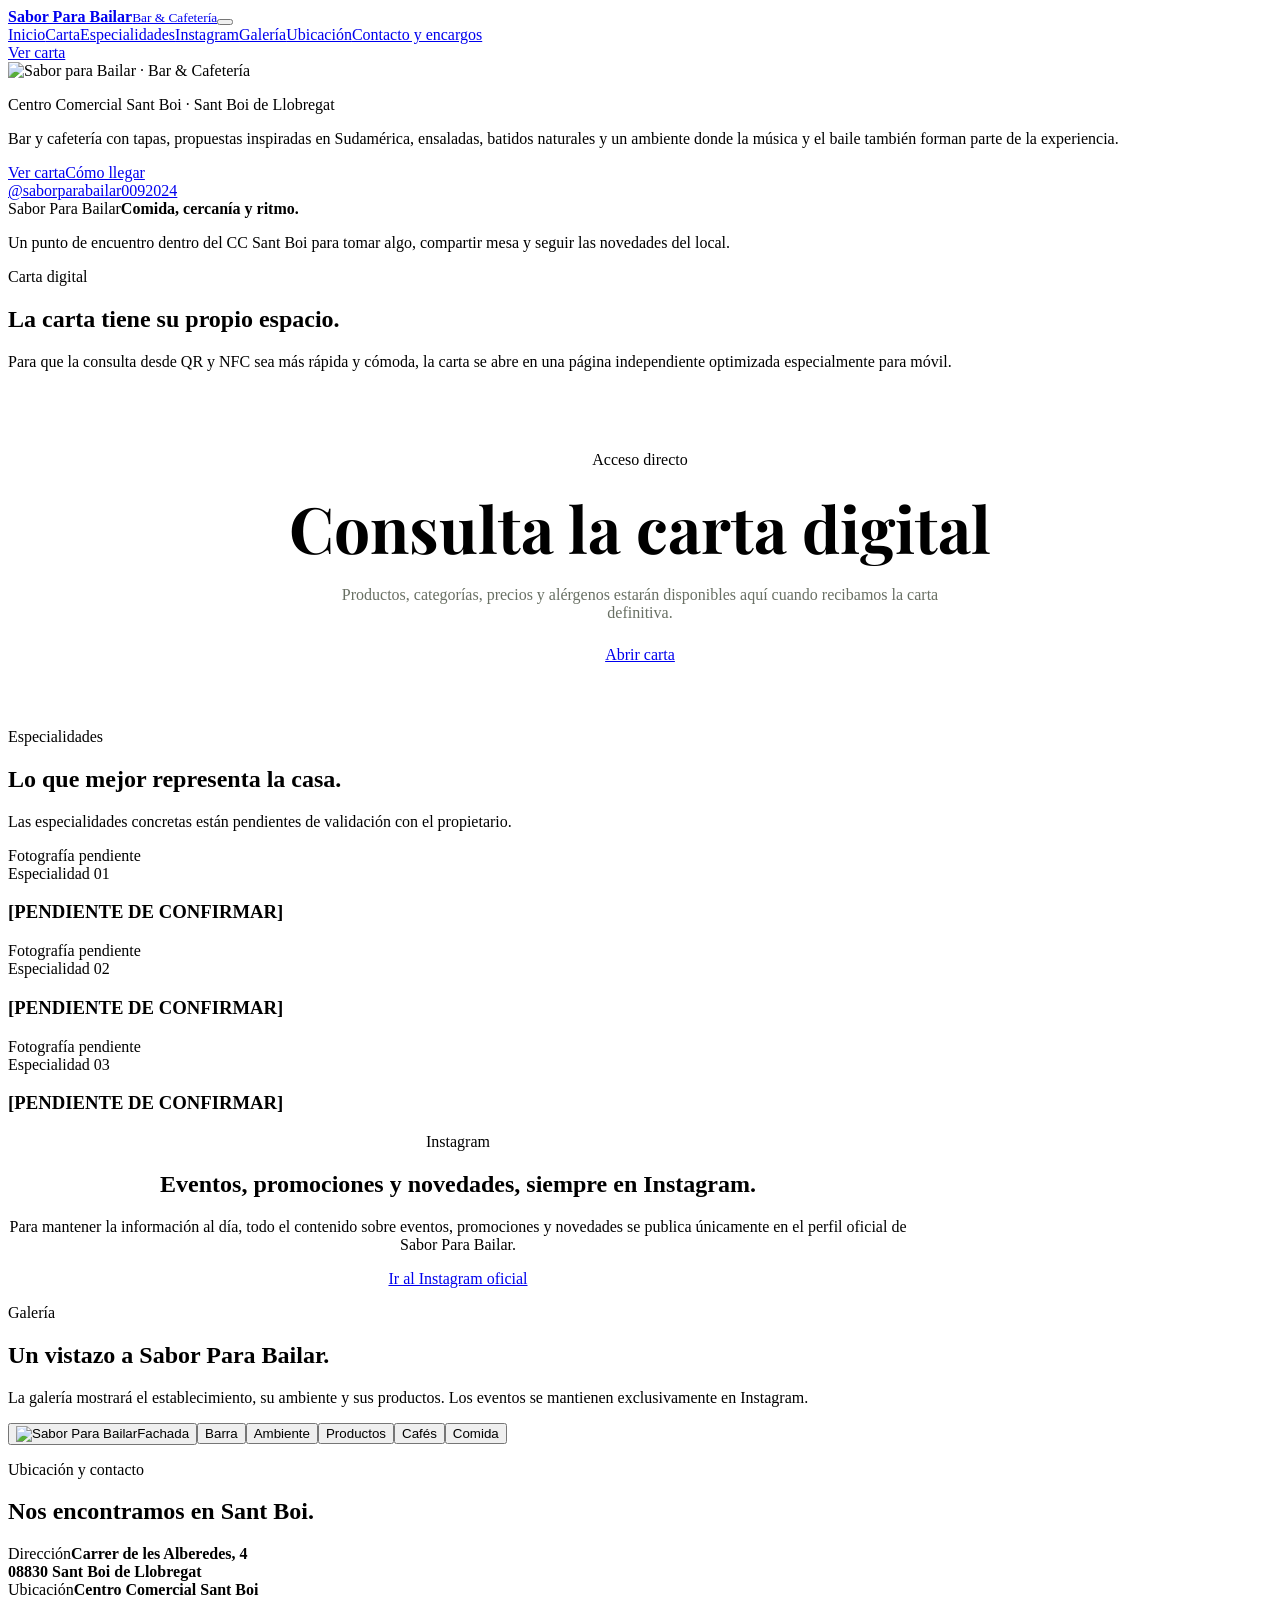
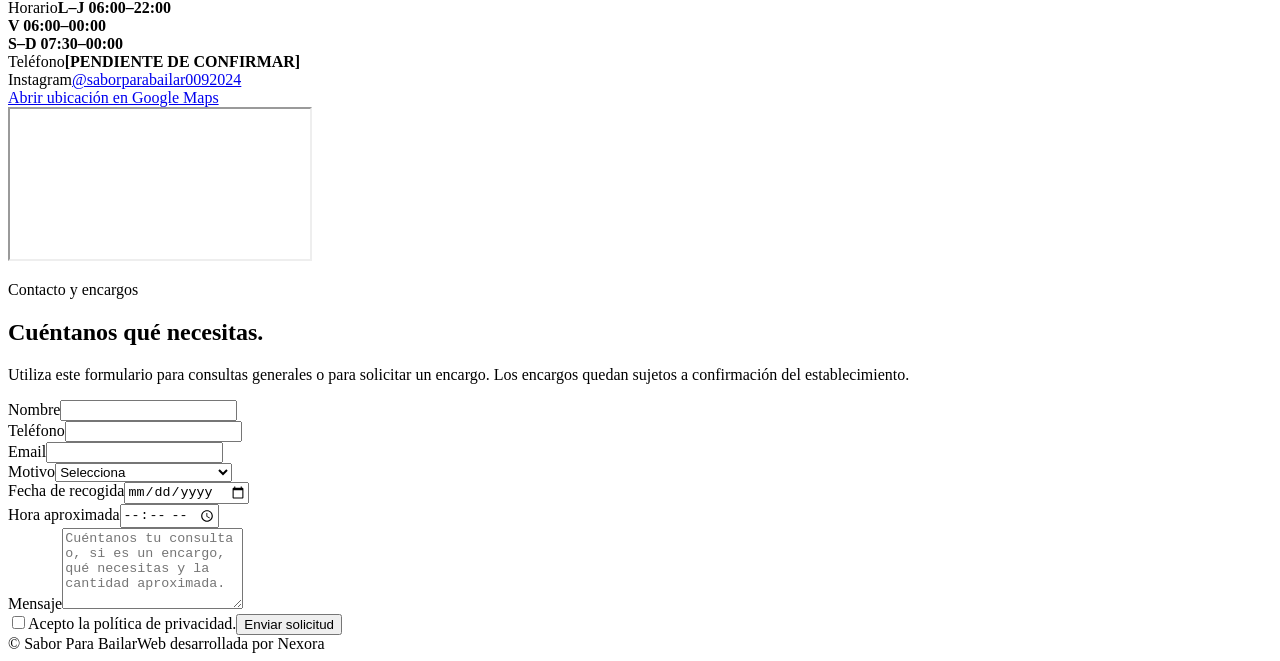
==== index.html @ 26eb33ee "Add Sabor Para Bailar homepage" ====
<!doctype html>
<html lang="es"><head><meta charset="utf-8"><meta name="viewport" content="width=device-width,initial-scale=1"><title>Sabor Para Bailar | Bar & Cafetería en Sant Boi de Llobregat</title><meta name="description" content="Sabor Para Bailar, bar y cafetería en el Centro Comercial Sant Boi. Carta digital, novedades, ubicación y contacto."><meta name="theme-color" content="#11130f"><meta property="og:title" content="Sabor Para Bailar | Sant Boi de Llobregat"><meta property="og:type" content="website"><meta property="og:image" content="assets/images/brand-logo.webp"><link rel="icon" href="assets/images/favicon.svg" type="image/svg+xml"><link rel="preconnect" href="https://fonts.googleapis.com"><link rel="preconnect" href="https://fonts.gstatic.com" crossorigin><link href="https://fonts.googleapis.com/css2?family=DM+Sans:wght@400;500;600;700&family=Playfair+Display:ital,wght@0,600;0,700;1,600&display=swap" rel="stylesheet"><link rel="stylesheet" href="css/style.css"><script src="js/main.js" defer></script></head><body>
<header class="site-header"><div class="header-shell"><a class="brand" href="#inicio"><span class="brand-mark"><img src="assets/images/brand-icon.webp" alt=""></span><span class="brand-copy"><strong>Sabor Para Bailar</strong><small>Bar & Cafetería</small></span></a><button class="menu-toggle" aria-label="Abrir menú" aria-expanded="false"><span></span><span></span><span></span></button><nav class="site-nav"><a href="#inicio">Inicio</a><a href="carta.html">Carta</a><a href="#especialidades">Especialidades</a><a href="#eventos">Instagram</a><a href="#galeria">Galería</a><a href="#ubicacion">Ubicación</a><a href="#contacto">Contacto y encargos</a></nav><a class="header-cta" href="carta.html">Ver carta</a></div></header>
<main><section class="hero section" id="inicio"><div class="hero-overlay"></div><div class="hero-grid wrap"><div class="hero-copy reveal"><img class="hero-logo" src="assets/images/brand-logo.webp" alt="Sabor para Bailar · Bar & Cafetería"><p class="eyebrow">Centro Comercial Sant Boi · Sant Boi de Llobregat</p><p class="hero-text">Bar y cafetería con tapas, propuestas inspiradas en Sudamérica, ensaladas, batidos naturales y un ambiente donde la música y el baile también forman parte de la experiencia.</p><div class="hero-actions"><a class="btn btn-primary" href="carta.html">Ver carta</a><a class="btn btn-secondary" href="https://maps.app.goo.gl/FDdAqA8pHiBYgEjEA" target="_blank" rel="noopener">Cómo llegar</a></div><a class="instagram-link" href="https://www.instagram.com/saborparabailar0092024/" target="_blank" rel="noopener">@saborparabailar0092024</a></div><aside class="hero-card reveal"><span class="hero-card-kicker">Sabor Para Bailar</span><strong>Comida, cercanía y ritmo.</strong><p>Un punto de encuentro dentro del CC Sant Boi para tomar algo, compartir mesa y seguir las novedades del local.</p></aside></div></section>
<section class="menu-section section" id="carta"><div class="wrap"><div class="section-heading reveal"><div><p class="eyebrow">Carta digital</p><h2>La carta tiene su propio espacio.</h2></div><p>Para que la consulta desde QR y NFC sea más rápida y cómoda, la carta se abre en una página independiente optimizada especialmente para móvil.</p></div><div class="menu-shell reveal" style="text-align:center;padding:3rem 1rem"><p class="eyebrow">Acceso directo</p><h3 style="font-family:'Playfair Display',serif;font-size:clamp(2rem,5vw,4rem);margin:.3rem 0 1rem">Consulta la carta digital</h3><p style="color:#697064;max-width:620px;margin:0 auto 1.5rem">Productos, categorías, precios y alérgenos estarán disponibles aquí cuando recibamos la carta definitiva.</p><a class="btn btn-primary" href="carta.html">Abrir carta</a></div></div></section>
<section class="specialties section" id="especialidades"><div class="wrap"><div class="section-heading reveal"><div><p class="eyebrow">Especialidades</p><h2>Lo que mejor representa la casa.</h2></div><p>Las especialidades concretas están pendientes de validación con el propietario.</p></div><div class="special-grid"><article class="special-card reveal"><div class="special-visual placeholder-photo"><span>Fotografía pendiente</span></div><div class="special-copy"><span>Especialidad 01</span><h3>[PENDIENTE DE CONFIRMAR]</h3></div></article><article class="special-card reveal"><div class="special-visual placeholder-photo"><span>Fotografía pendiente</span></div><div class="special-copy"><span>Especialidad 02</span><h3>[PENDIENTE DE CONFIRMAR]</h3></div></article><article class="special-card reveal"><div class="special-visual placeholder-photo"><span>Fotografía pendiente</span></div><div class="special-copy"><span>Especialidad 03</span><h3>[PENDIENTE DE CONFIRMAR]</h3></div></article></div></div></section>
<section class="events section" id="eventos"><div class="wrap" style="text-align:center;max-width:900px"><div class="events-copy reveal"><p class="eyebrow">Instagram</p><h2>Eventos, promociones y novedades, siempre en Instagram.</h2><p>Para mantener la información al día, todo el contenido sobre eventos, promociones y novedades se publica únicamente en el perfil oficial de Sabor Para Bailar.</p><a class="btn btn-primary" href="https://www.instagram.com/saborparabailar0092024/" target="_blank" rel="noopener">Ir al Instagram oficial</a></div></div></section>
<section class="gallery section" id="galeria"><div class="wrap"><div class="section-heading reveal"><div><p class="eyebrow">Galería</p><h2>Un vistazo a Sabor Para Bailar.</h2></div><p>La galería mostrará el establecimiento, su ambiente y sus productos. Los eventos se mantienen exclusivamente en Instagram.</p></div><div class="gallery-grid"><button class="gallery-item gallery-main reveal" data-lightbox="https://ccsantboi.es/img_v2/directorio/locales/local-1043-czp5pbjs.jpeg"><img src="https://ccsantboi.es/img_v2/directorio/locales/local-1043-czp5pbjs.jpeg" alt="Sabor Para Bailar" loading="lazy"><span>Fachada</span></button><button class="gallery-item placeholder-photo reveal"><span>Barra</span></button><button class="gallery-item placeholder-photo reveal"><span>Ambiente</span></button><button class="gallery-item placeholder-photo reveal"><span>Productos</span></button><button class="gallery-item placeholder-photo reveal"><span>Cafés</span></button><button class="gallery-item placeholder-photo reveal"><span>Comida</span></button></div></div></section>
<section class="location section" id="ubicacion"><div class="wrap location-grid"><div class="location-copy reveal"><p class="eyebrow">Ubicación y contacto</p><h2>Nos encontramos en Sant Boi.</h2><div class="contact-list"><div><span>Dirección</span><strong>Carrer de les Alberedes, 4<br>08830 Sant Boi de Llobregat</strong></div><div><span>Ubicación</span><strong>Centro Comercial Sant Boi</strong></div><div><span>Horario</span><strong>L–J 06:00–22:00<br>V 06:00–00:00<br>S–D 07:30–00:00</strong></div><div><span>Teléfono</span><strong>[PENDIENTE DE CONFIRMAR]</strong></div><div><span>Instagram</span><a href="https://www.instagram.com/saborparabailar0092024/" target="_blank">@saborparabailar0092024</a></div></div><a class="btn btn-primary" href="https://maps.app.goo.gl/FDdAqA8pHiBYgEjEA" target="_blank" rel="noopener">Abrir ubicación en Google Maps</a></div><div class="map-card reveal"><iframe title="Sabor Para Bailar en Google Maps" loading="lazy" src="https://www.google.com/maps?q=Sabor%20Para%20Bailar%2C%20Carrer%20de%20les%20Alberedes%204%2C%20Sant%20Boi%20de%20Llobregat&output=embed"></iframe></div></div></section>
<section class="contact section" id="contacto"><div class="wrap contact-grid"><div class="contact-intro reveal"><p class="eyebrow">Contacto y encargos</p><h2>Cuéntanos qué necesitas.</h2><p>Utiliza este formulario para consultas generales o para solicitar un encargo. Los encargos quedan sujetos a confirmación del establecimiento.</p></div><form class="contact-form reveal" id="contact-form" action="https://formsubmit.co/[PENDIENTE-DE-CONFIRMAR-EMAIL]" method="POST"><div class="field"><label>Nombre</label><input name="nombre" required></div><div class="field"><label>Teléfono</label><input name="telefono" type="tel" required></div><div class="field"><label>Email</label><input name="email" type="email" required></div><div class="field"><label>Motivo</label><select id="reason" name="motivo" required><option value="">Selecciona</option><option>Consulta</option><option>Encargo</option><option>Información sobre la carta</option><option>Alérgenos</option><option>Otro</option></select></div><div class="field conditional" data-show-for="Encargo"><label>Fecha de recogida</label><input name="fecha" type="date"></div><div class="field conditional" data-show-for="Encargo"><label>Hora aproximada</label><input name="hora" type="time"></div><div class="field field-full"><label>Mensaje</label><textarea name="mensaje" rows="5" required placeholder="Cuéntanos tu consulta o, si es un encargo, qué necesitas y la cantidad aproximada."></textarea></div><label class="privacy field-full"><input type="checkbox" required><span>Acepto la política de privacidad.</span></label><button class="btn btn-primary field-full">Enviar solicitud</button></form></div></section></main><footer class="site-footer"><div class="wrap footer-bottom"><span>© Sabor Para Bailar</span><span>Web desarrollada por Nexora</span></div></footer><dialog class="lightbox" id="lightbox"><button class="lightbox-close">×</button><img alt="Imagen ampliada"></dialog></body></html>
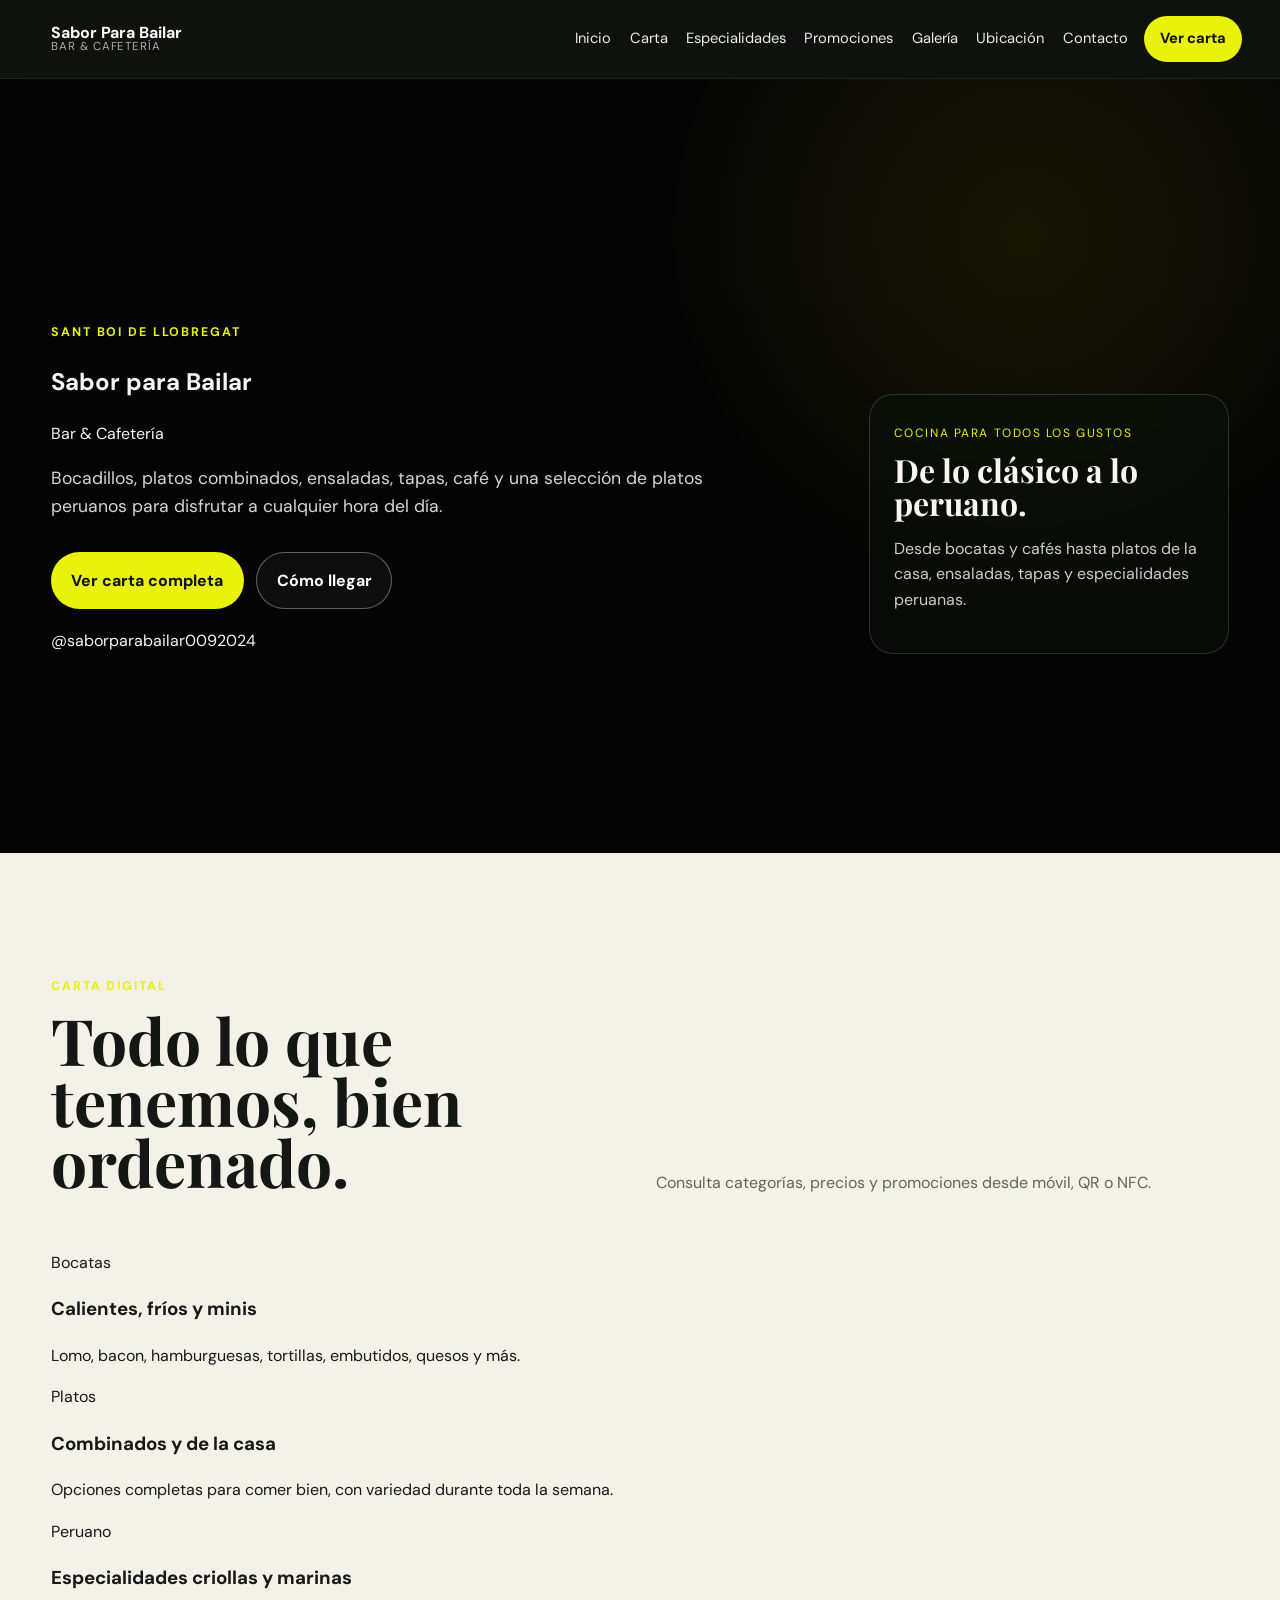
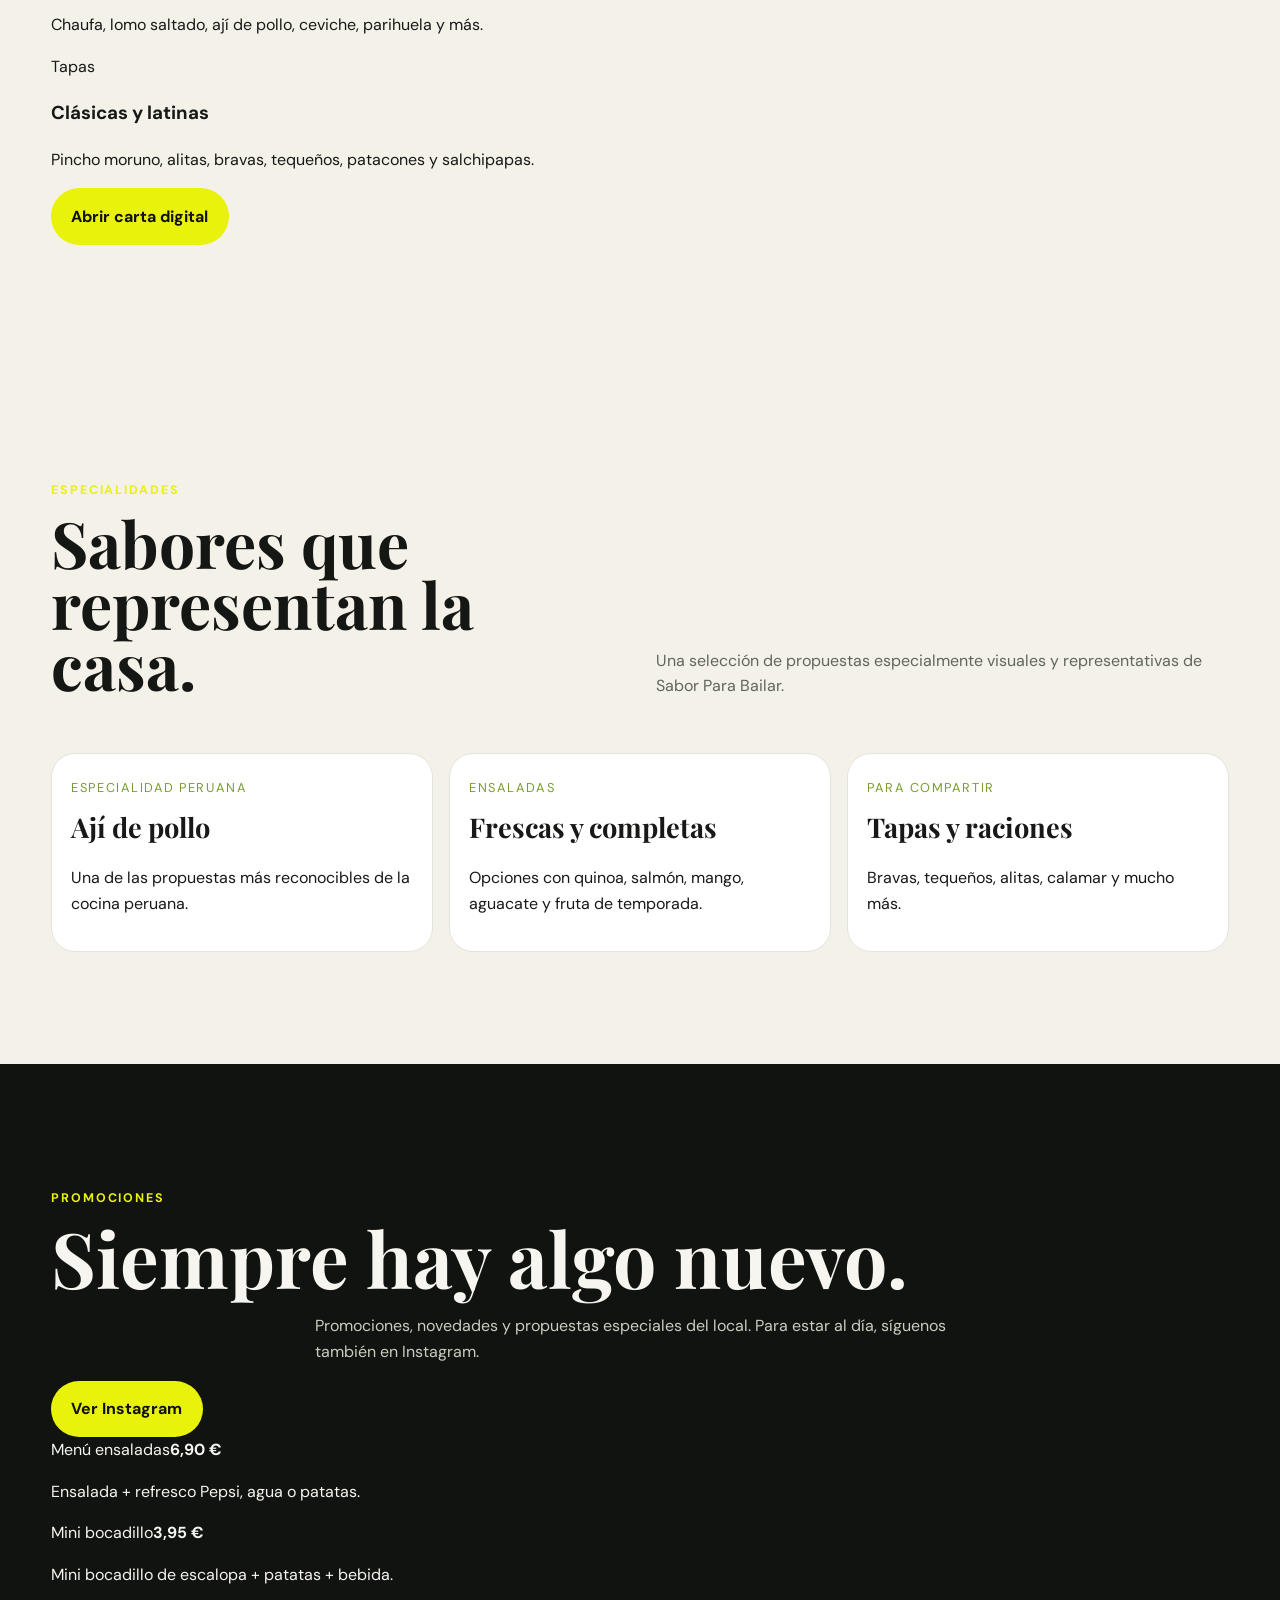
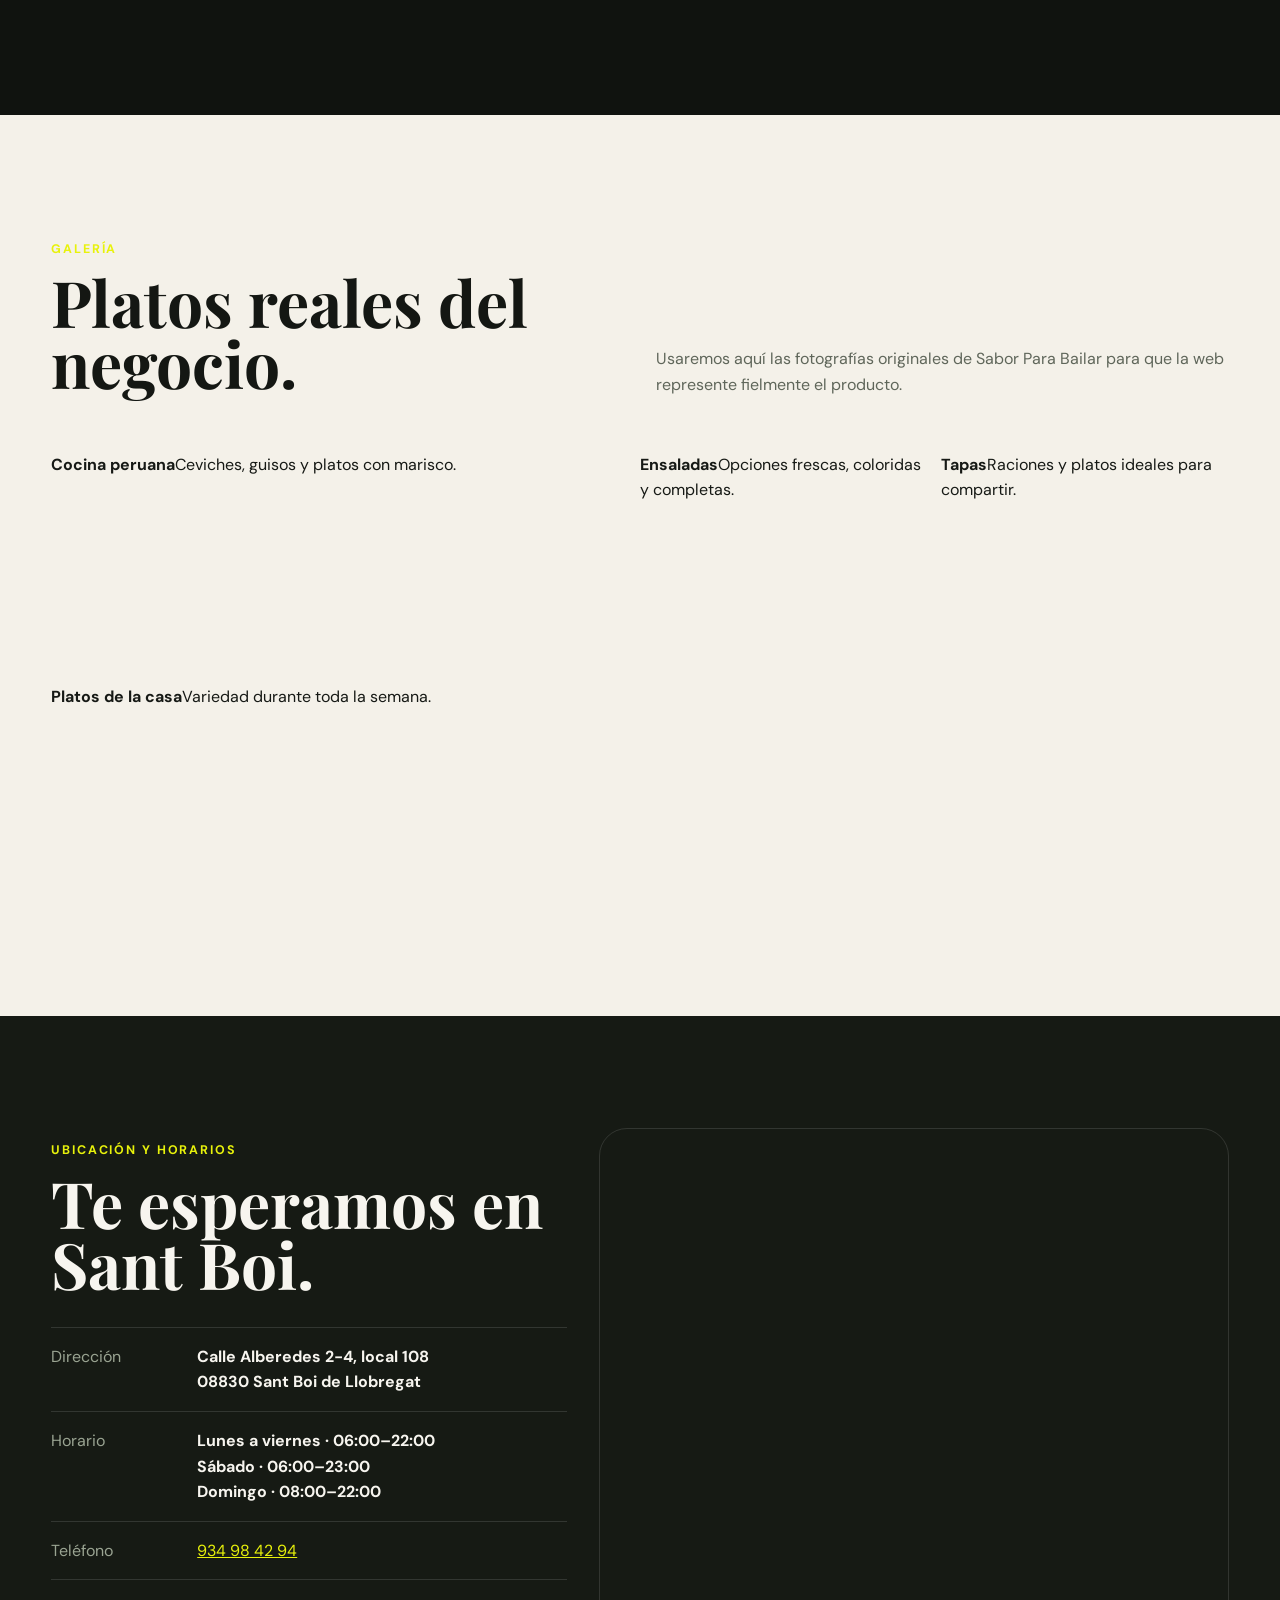
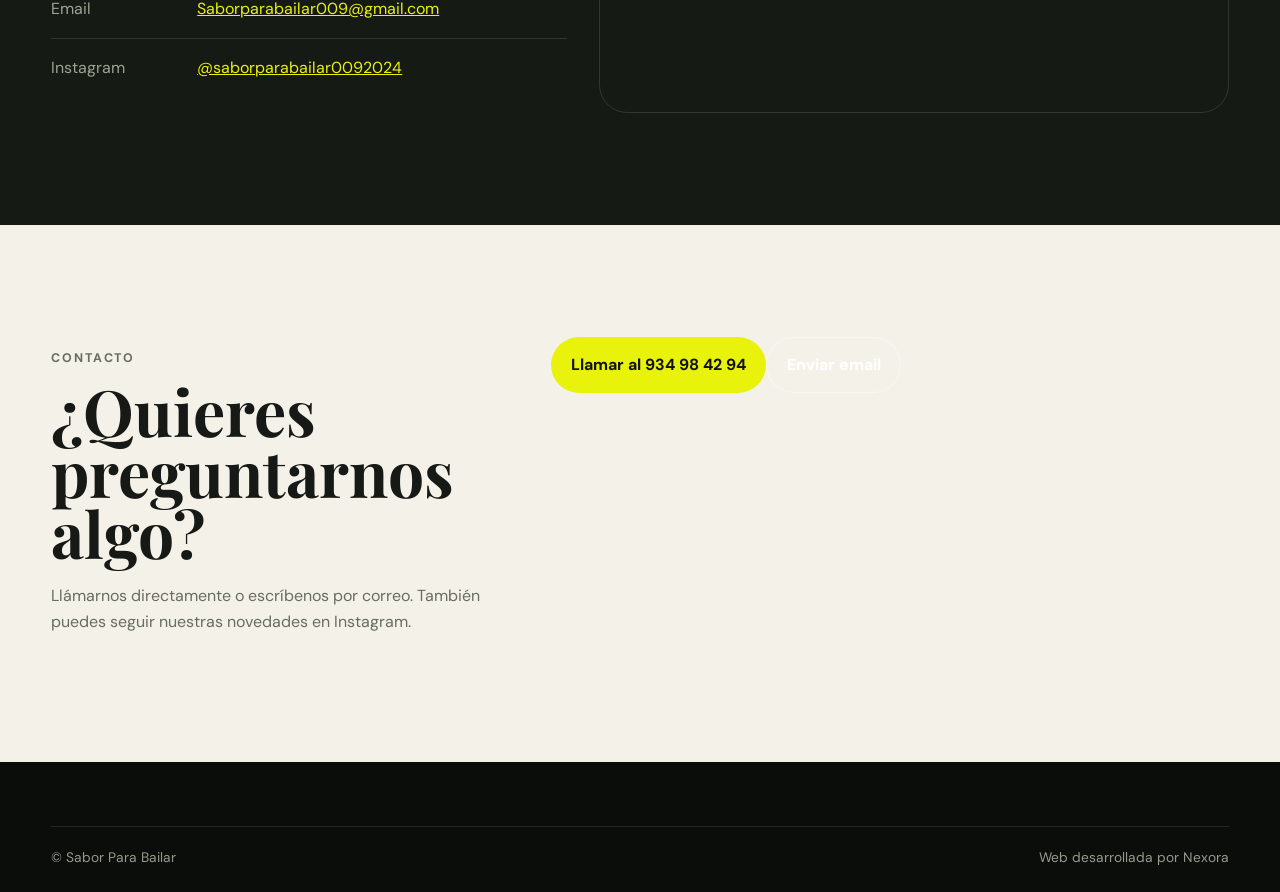
==== commit b7122e75: "Actualiza la home con el briefing real de Sabor Para Bailar" ====
--- a/index.html
+++ b/index.html
@@ -1,10 +1,2 @@
 <!doctype html>
-<html lang="es"><head><meta charset="utf-8"><meta name="viewport" content="width=device-width,initial-scale=1"><title>Sabor Para Bailar | Bar & Cafetería en Sant Boi de Llobregat</title><meta name="description" content="Sabor Para Bailar, bar y cafetería en el Centro Comercial Sant Boi. Carta digital, novedades, ubicación y contacto."><meta name="theme-color" content="#11130f"><meta property="og:title" content="Sabor Para Bailar | Sant Boi de Llobregat"><meta property="og:type" content="website"><meta property="og:image" content="assets/images/brand-logo.webp"><link rel="icon" href="assets/images/favicon.svg" type="image/svg+xml"><link rel="preconnect" href="https://fonts.googleapis.com"><link rel="preconnect" href="https://fonts.gstatic.com" crossorigin><link href="https://fonts.googleapis.com/css2?family=DM+Sans:wght@400;500;600;700&family=Playfair+Display:ital,wght@0,600;0,700;1,600&display=swap" rel="stylesheet"><link rel="stylesheet" href="css/style.css"><script src="js/main.js" defer></script></head><body>
-<header class="site-header"><div class="header-shell"><a class="brand" href="#inicio"><span class="brand-mark"><img src="assets/images/brand-icon.webp" alt=""></span><span class="brand-copy"><strong>Sabor Para Bailar</strong><small>Bar & Cafetería</small></span></a><button class="menu-toggle" aria-label="Abrir menú" aria-expanded="false"><span></span><span></span><span></span></button><nav class="site-nav"><a href="#inicio">Inicio</a><a href="carta.html">Carta</a><a href="#especialidades">Especialidades</a><a href="#eventos">Instagram</a><a href="#galeria">Galería</a><a href="#ubicacion">Ubicación</a><a href="#contacto">Contacto y encargos</a></nav><a class="header-cta" href="carta.html">Ver carta</a></div></header>
-<main><section class="hero section" id="inicio"><div class="hero-overlay"></div><div class="hero-grid wrap"><div class="hero-copy reveal"><img class="hero-logo" src="assets/images/brand-logo.webp" alt="Sabor para Bailar · Bar & Cafetería"><p class="eyebrow">Centro Comercial Sant Boi · Sant Boi de Llobregat</p><p class="hero-text">Bar y cafetería con tapas, propuestas inspiradas en Sudamérica, ensaladas, batidos naturales y un ambiente donde la música y el baile también forman parte de la experiencia.</p><div class="hero-actions"><a class="btn btn-primary" href="carta.html">Ver carta</a><a class="btn btn-secondary" href="https://maps.app.goo.gl/FDdAqA8pHiBYgEjEA" target="_blank" rel="noopener">Cómo llegar</a></div><a class="instagram-link" href="https://www.instagram.com/saborparabailar0092024/" target="_blank" rel="noopener">@saborparabailar0092024</a></div><aside class="hero-card reveal"><span class="hero-card-kicker">Sabor Para Bailar</span><strong>Comida, cercanía y ritmo.</strong><p>Un punto de encuentro dentro del CC Sant Boi para tomar algo, compartir mesa y seguir las novedades del local.</p></aside></div></section>
-<section class="menu-section section" id="carta"><div class="wrap"><div class="section-heading reveal"><div><p class="eyebrow">Carta digital</p><h2>La carta tiene su propio espacio.</h2></div><p>Para que la consulta desde QR y NFC sea más rápida y cómoda, la carta se abre en una página independiente optimizada especialmente para móvil.</p></div><div class="menu-shell reveal" style="text-align:center;padding:3rem 1rem"><p class="eyebrow">Acceso directo</p><h3 style="font-family:'Playfair Display',serif;font-size:clamp(2rem,5vw,4rem);margin:.3rem 0 1rem">Consulta la carta digital</h3><p style="color:#697064;max-width:620px;margin:0 auto 1.5rem">Productos, categorías, precios y alérgenos estarán disponibles aquí cuando recibamos la carta definitiva.</p><a class="btn btn-primary" href="carta.html">Abrir carta</a></div></div></section>
-<section class="specialties section" id="especialidades"><div class="wrap"><div class="section-heading reveal"><div><p class="eyebrow">Especialidades</p><h2>Lo que mejor representa la casa.</h2></div><p>Las especialidades concretas están pendientes de validación con el propietario.</p></div><div class="special-grid"><article class="special-card reveal"><div class="special-visual placeholder-photo"><span>Fotografía pendiente</span></div><div class="special-copy"><span>Especialidad 01</span><h3>[PENDIENTE DE CONFIRMAR]</h3></div></article><article class="special-card reveal"><div class="special-visual placeholder-photo"><span>Fotografía pendiente</span></div><div class="special-copy"><span>Especialidad 02</span><h3>[PENDIENTE DE CONFIRMAR]</h3></div></article><article class="special-card reveal"><div class="special-visual placeholder-photo"><span>Fotografía pendiente</span></div><div class="special-copy"><span>Especialidad 03</span><h3>[PENDIENTE DE CONFIRMAR]</h3></div></article></div></div></section>
-<section class="events section" id="eventos"><div class="wrap" style="text-align:center;max-width:900px"><div class="events-copy reveal"><p class="eyebrow">Instagram</p><h2>Eventos, promociones y novedades, siempre en Instagram.</h2><p>Para mantener la información al día, todo el contenido sobre eventos, promociones y novedades se publica únicamente en el perfil oficial de Sabor Para Bailar.</p><a class="btn btn-primary" href="https://www.instagram.com/saborparabailar0092024/" target="_blank" rel="noopener">Ir al Instagram oficial</a></div></div></section>
-<section class="gallery section" id="galeria"><div class="wrap"><div class="section-heading reveal"><div><p class="eyebrow">Galería</p><h2>Un vistazo a Sabor Para Bailar.</h2></div><p>La galería mostrará el establecimiento, su ambiente y sus productos. Los eventos se mantienen exclusivamente en Instagram.</p></div><div class="gallery-grid"><button class="gallery-item gallery-main reveal" data-lightbox="https://ccsantboi.es/img_v2/directorio/locales/local-1043-czp5pbjs.jpeg"><img src="https://ccsantboi.es/img_v2/directorio/locales/local-1043-czp5pbjs.jpeg" alt="Sabor Para Bailar" loading="lazy"><span>Fachada</span></button><button class="gallery-item placeholder-photo reveal"><span>Barra</span></button><button class="gallery-item placeholder-photo reveal"><span>Ambiente</span></button><button class="gallery-item placeholder-photo reveal"><span>Productos</span></button><button class="gallery-item placeholder-photo reveal"><span>Cafés</span></button><button class="gallery-item placeholder-photo reveal"><span>Comida</span></button></div></div></section>
-<section class="location section" id="ubicacion"><div class="wrap location-grid"><div class="location-copy reveal"><p class="eyebrow">Ubicación y contacto</p><h2>Nos encontramos en Sant Boi.</h2><div class="contact-list"><div><span>Dirección</span><strong>Carrer de les Alberedes, 4<br>08830 Sant Boi de Llobregat</strong></div><div><span>Ubicación</span><strong>Centro Comercial Sant Boi</strong></div><div><span>Horario</span><strong>L–J 06:00–22:00<br>V 06:00–00:00<br>S–D 07:30–00:00</strong></div><div><span>Teléfono</span><strong>[PENDIENTE DE CONFIRMAR]</strong></div><div><span>Instagram</span><a href="https://www.instagram.com/saborparabailar0092024/" target="_blank">@saborparabailar0092024</a></div></div><a class="btn btn-primary" href="https://maps.app.goo.gl/FDdAqA8pHiBYgEjEA" target="_blank" rel="noopener">Abrir ubicación en Google Maps</a></div><div class="map-card reveal"><iframe title="Sabor Para Bailar en Google Maps" loading="lazy" src="https://www.google.com/maps?q=Sabor%20Para%20Bailar%2C%20Carrer%20de%20les%20Alberedes%204%2C%20Sant%20Boi%20de%20Llobregat&output=embed"></iframe></div></div></section>
-<section class="contact section" id="contacto"><div class="wrap contact-grid"><div class="contact-intro reveal"><p class="eyebrow">Contacto y encargos</p><h2>Cuéntanos qué necesitas.</h2><p>Utiliza este formulario para consultas generales o para solicitar un encargo. Los encargos quedan sujetos a confirmación del establecimiento.</p></div><form class="contact-form reveal" id="contact-form" action="https://formsubmit.co/[PENDIENTE-DE-CONFIRMAR-EMAIL]" method="POST"><div class="field"><label>Nombre</label><input name="nombre" required></div><div class="field"><label>Teléfono</label><input name="telefono" type="tel" required></div><div class="field"><label>Email</label><input name="email" type="email" required></div><div class="field"><label>Motivo</label><select id="reason" name="motivo" required><option value="">Selecciona</option><option>Consulta</option><option>Encargo</option><option>Información sobre la carta</option><option>Alérgenos</option><option>Otro</option></select></div><div class="field conditional" data-show-for="Encargo"><label>Fecha de recogida</label><input name="fecha" type="date"></div><div class="field conditional" data-show-for="Encargo"><label>Hora aproximada</label><input name="hora" type="time"></div><div class="field field-full"><label>Mensaje</label><textarea name="mensaje" rows="5" required placeholder="Cuéntanos tu consulta o, si es un encargo, qué necesitas y la cantidad aproximada."></textarea></div><label class="privacy field-full"><input type="checkbox" required><span>Acepto la política de privacidad.</span></label><button class="btn btn-primary field-full">Enviar solicitud</button></form></div></section></main><footer class="site-footer"><div class="wrap footer-bottom"><span>© Sabor Para Bailar</span><span>Web desarrollada por Nexora</span></div></footer><dialog class="lightbox" id="lightbox"><button class="lightbox-close">×</button><img alt="Imagen ampliada"></dialog></body></html>+<html lang="es"><head><meta charset="utf-8"><meta name="viewport" content="width=device-width,initial-scale=1"><title>Sabor Para Bailar | Bar & Cafetería en Sant Boi de Llobregat</title><meta name="description" content="Sabor Para Bailar, bar y cafetería en Sant Boi de Llobregat. Bocadillos, platos combinados, cocina peruana, tapas, ensaladas, café y promociones."><meta name="theme-color" content="#0d0f0c"><link rel="preconnect" href="https://fonts.googleapis.com"><link rel="preconnect" href="https://fonts.gstatic.com" crossorigin><link href="https://fonts.googleapis.com/css2?family=DM+Sans:wght@400;500;600;700&family=Playfair+Display:wght@600;700&display=swap" rel="stylesheet"><link rel="stylesheet" href="css/style.css"><script src="js/main.js" defer></script></head><body><header class="site-header"><div class="header-shell"><a class="brand" href="#inicio"><span class="brand-dot"></span><span class="brand-copy"><strong>Sabor Para Bailar</strong><small>Bar & Cafetería</small></span></a><button class="menu-toggle" aria-label="Abrir menú" aria-expanded="false"><span></span><span></span><span></span></button><nav class="site-nav"><a href="#inicio">Inicio</a><a href="carta.html">Carta</a><a href="#especialidades">Especialidades</a><a href="#promociones">Promociones</a><a href="#galeria">Galería</a><a href="#ubicacion">Ubicación</a><a href="#contacto">Contacto</a></nav><a class="header-cta" href="carta.html">Ver carta</a></div></header><main><section class="hero section" id="inicio"><div class="hero-overlay"></div><div class="hero-grid wrap"><div class="hero-copy reveal"><p class="eyebrow">Sant Boi de Llobregat</p><h1>Sabor para Bailar</h1><p class="hero-subtitle">Bar & Cafetería</p><p class="hero-text">Bocadillos, platos combinados, ensaladas, tapas, café y una selección de platos peruanos para disfrutar a cualquier hora del día.</p><div class="hero-actions"><a class="btn btn-primary" href="carta.html">Ver carta completa</a><a class="btn btn-secondary" href="#ubicacion">Cómo llegar</a></div><a class="instagram-link" href="https://www.instagram.com/saborparabailar0092024/" target="_blank" rel="noopener">@saborparabailar0092024</a></div><aside class="hero-card reveal"><span class="hero-card-kicker">Cocina para todos los gustos</span><strong>De lo clásico a lo peruano.</strong><p>Desde bocatas y cafés hasta platos de la casa, ensaladas, tapas y especialidades peruanas.</p></aside></div></section><section class="menu-section section" id="carta"><div class="wrap"><div class="section-heading reveal"><div><p class="eyebrow">Carta digital</p><h2>Todo lo que tenemos, bien ordenado.</h2></div><p>Consulta categorías, precios y promociones desde móvil, QR o NFC.</p></div><div class="menu-preview-grid"><article class="menu-preview-card reveal"><span>Bocatas</span><h3>Calientes, fríos y minis</h3><p>Lomo, bacon, hamburguesas, tortillas, embutidos, quesos y más.</p></article><article class="menu-preview-card reveal"><span>Platos</span><h3>Combinados y de la casa</h3><p>Opciones completas para comer bien, con variedad durante toda la semana.</p></article><article class="menu-preview-card reveal"><span>Peruano</span><h3>Especialidades criollas y marinas</h3><p>Chaufa, lomo saltado, ají de pollo, ceviche, parihuela y más.</p></article><article class="menu-preview-card reveal"><span>Tapas</span><h3>Clásicas y latinas</h3><p>Pincho moruno, alitas, bravas, tequeños, patacones y salchipapas.</p></article></div><div class="center-action reveal"><a class="btn btn-primary" href="carta.html">Abrir carta digital</a></div></div></section><section class="specialties section" id="especialidades"><div class="wrap"><div class="section-heading reveal"><div><p class="eyebrow">Especialidades</p><h2>Sabores que representan la casa.</h2></div><p>Una selección de propuestas especialmente visuales y representativas de Sabor Para Bailar.</p></div><div class="special-grid"><article class="special-card reveal"><div class="special-copy"><span>Especialidad peruana</span><h3>Ají de pollo</h3><p>Una de las propuestas más reconocibles de la cocina peruana.</p></div></article><article class="special-card reveal"><div class="special-copy"><span>Ensaladas</span><h3>Frescas y completas</h3><p>Opciones con quinoa, salmón, mango, aguacate y fruta de temporada.</p></div></article><article class="special-card reveal"><div class="special-copy"><span>Para compartir</span><h3>Tapas y raciones</h3><p>Bravas, tequeños, alitas, calamar y mucho más.</p></div></article></div></div></section><section class="events section" id="promociones"><div class="wrap events-grid"><div class="events-copy reveal"><p class="eyebrow">Promociones</p><h2>Siempre hay algo nuevo.</h2><p>Promociones, novedades y propuestas especiales del local. Para estar al día, síguenos también en Instagram.</p><a class="btn btn-primary" href="https://www.instagram.com/saborparabailar0092024/" target="_blank" rel="noopener">Ver Instagram</a></div><div class="promo-stack reveal"><div class="promo-card"><span>Menú ensaladas</span><strong>6,90 €</strong><p>Ensalada + refresco Pepsi, agua o patatas.</p></div><div class="promo-card"><span>Mini bocadillo</span><strong>3,95 €</strong><p>Mini bocadillo de escalopa + patatas + bebida.</p></div></div></div></section><section class="gallery section" id="galeria"><div class="wrap"><div class="section-heading reveal"><div><p class="eyebrow">Galería</p><h2>Platos reales del negocio.</h2></div><p>Usaremos aquí las fotografías originales de Sabor Para Bailar para que la web represente fielmente el producto.</p></div><div class="gallery-grid gallery-placeholder"><div class="gallery-card reveal"><strong>Cocina peruana</strong><span>Ceviches, guisos y platos con marisco.</span></div><div class="gallery-card reveal"><strong>Ensaladas</strong><span>Opciones frescas, coloridas y completas.</span></div><div class="gallery-card reveal"><strong>Tapas</strong><span>Raciones y platos ideales para compartir.</span></div><div class="gallery-card reveal"><strong>Platos de la casa</strong><span>Variedad durante toda la semana.</span></div></div></div></section><section class="location section" id="ubicacion"><div class="wrap location-grid"><div class="location-copy reveal"><p class="eyebrow">Ubicación y horarios</p><h2>Te esperamos en Sant Boi.</h2><div class="contact-list"><div><span>Dirección</span><strong>Calle Alberedes 2-4, local 108<br>08830 Sant Boi de Llobregat</strong></div><div><span>Horario</span><strong>Lunes a viernes · 06:00–22:00<br>Sábado · 06:00–23:00<br>Domingo · 08:00–22:00</strong></div><div><span>Teléfono</span><a href="tel:+34934984294">934 98 42 94</a></div><div><span>Email</span><a href="mailto:Saborparabailar009@gmail.com">Saborparabailar009@gmail.com</a></div><div><span>Instagram</span><a href="https://www.instagram.com/saborparabailar0092024/" target="_blank" rel="noopener">@saborparabailar0092024</a></div></div></div><div class="map-card reveal"><iframe title="Sabor Para Bailar en Google Maps" loading="lazy" src="https://www.google.com/maps?q=Calle%20Alberedes%202-4%20Sant%20Boi%20de%20Llobregat&output=embed"></iframe></div></div></section><section class="contact section" id="contacto"><div class="wrap contact-grid"><div class="contact-intro reveal"><p class="eyebrow">Contacto</p><h2>¿Quieres preguntarnos algo?</h2><p>Llámarnos directamente o escríbenos por correo. También puedes seguir nuestras novedades en Instagram.</p></div><div class="contact-cta reveal"><a class="btn btn-primary" href="tel:+34934984294">Llamar al 934 98 42 94</a><a class="btn btn-secondary dark" href="mailto:Saborparabailar009@gmail.com">Enviar email</a></div></div></section></main><footer class="site-footer"><div class="wrap footer-bottom"><span>© Sabor Para Bailar</span><span>Web desarrollada por Nexora</span></div></footer></body></html>
--- a/css/style.css
+++ b/css/style.css
@@ -0,0 +1 @@
+*{box-sizing:border-box}html{scroll-behavior:smooth}body{margin:0;font-family:'DM Sans',sans-serif;background:#0f120e;color:#f7f5ef;line-height:1.6}.wrap{width:min(1180px,92vw);margin:auto}.site-header{position:sticky;top:0;z-index:50;background:rgba(15,18,14,.94);backdrop-filter:blur(14px);border-bottom:1px solid rgba(255,255,255,.08)}.header-shell{width:min(1240px,94vw);margin:auto;display:flex;align-items:center;gap:1rem;min-height:78px}.brand{display:flex;align-items:center;gap:.8rem;color:#fff;text-decoration:none}.brand-mark{width:46px;height:46px;display:grid;place-items:center}.brand-mark img{width:100%;height:100%;object-fit:contain;display:block}.brand-copy{display:grid;line-height:1.05}.brand-copy strong{font-size:1rem}.brand-copy small{font-size:.72rem;letter-spacing:.08em;text-transform:uppercase;color:#a9b19d}.site-nav{margin-left:auto;display:flex;gap:1.15rem;align-items:center}.site-nav a,.header-cta{color:#e9ede2;text-decoration:none;font-size:.92rem}.site-nav a:hover{color:#e8f20b}.header-cta{background:#e8f20b;color:#111;padding:.7rem 1rem;border-radius:999px;font-weight:700}.menu-toggle{display:none;margin-left:auto;background:none;border:0;padding:.4rem}.menu-toggle span{display:block;width:26px;height:2px;background:#fff;margin:5px 0}.section{position:relative}.hero{min-height:86vh;display:grid;align-items:center;overflow:hidden;background:#050505}.hero-overlay{position:absolute;inset:0;background:radial-gradient(circle at 80% 20%,rgba(232,242,11,.08),transparent 30%),linear-gradient(180deg,rgba(0,0,0,.06),rgba(0,0,0,.2))}.hero-grid{position:relative;z-index:2;display:grid;grid-template-columns:1.35fr .65fr;gap:3rem;align-items:end;padding:7rem 0 5rem}.hero-logo{display:block;width:min(900px,100%);height:auto;object-fit:contain;margin:0 0 1.3rem;filter:drop-shadow(0 12px 35px rgba(232,242,11,.08))}.eyebrow{text-transform:uppercase;letter-spacing:.15em;font-size:.78rem;font-weight:700;color:#e8f20b}.hero-text{max-width:720px;font-size:1.1rem;color:#d2d8ca}.hero-actions{display:flex;gap:.8rem;flex-wrap:wrap;margin:2rem 0 1.2rem}.btn{display:inline-flex;justify-content:center;align-items:center;padding:.9rem 1.2rem;border-radius:999px;text-decoration:none;font-weight:700;border:1px solid transparent;cursor:pointer}.btn-primary{background:#e8f20b;color:#111}.btn-secondary{border-color:rgba(255,255,255,.35);color:#fff;background:rgba(255,255,255,.04)}.instagram-link{display:inline-flex;color:#f4f6ef;text-decoration:none}.hero-card{justify-self:end;max-width:360px;padding:1.5rem;border:1px solid rgba(255,255,255,.15);background:rgba(12,15,11,.62);backdrop-filter:blur(12px);border-radius:24px}.hero-card-kicker{font-size:.75rem;text-transform:uppercase;letter-spacing:.13em;color:#e8f20b}.hero-card strong{display:block;font-family:'Playfair Display',serif;font-size:2rem;line-height:1.05;margin:.5rem 0}.hero-card p{color:#c9d0c1}.menu-section,.specialties,.gallery,.contact{padding:7rem 0;background:#f4f1e9;color:#161915}.section-heading{display:grid;grid-template-columns:1fr 1fr;gap:2rem;align-items:end;margin-bottom:2.4rem}.section-heading h2,.events h2,.location h2,.contact h2{font-family:'Playfair Display',serif;line-height:.95;margin:.3rem 0 1.2rem}.section-heading h2{font-size:clamp(2.5rem,5vw,5rem);color:#141713}.section-heading>p{color:#5f665a;max-width:620px}.menu-shell{background:#fff;border:1px solid #dfe4d7;border-radius:28px;padding:1rem;box-shadow:0 20px 60px rgba(30,40,20,.08)}.menu-tabs{display:flex;gap:.6rem;overflow:auto;padding:1rem 0}.menu-tab{border:1px solid #d7dccf;background:#f8f8f4;padding:.75rem 1rem;border-radius:999px;white-space:nowrap;cursor:pointer}.menu-tab.is-active{background:#151912;color:#fff;border-color:#151912}.menu-panel{display:none}.menu-panel.is-active{display:block}.menu-item{display:flex;justify-content:space-between;gap:2rem;padding:1.25rem .5rem;border-top:1px solid #ecefe7}.menu-item h3{margin:0;color:#171a16}.menu-item p,.menu-item small{margin:.2rem 0;color:#697064}.menu-item>strong{white-space:nowrap;color:#789d2d}.special-grid{display:grid;grid-template-columns:repeat(3,1fr);gap:1rem}.special-card{background:#fff;border-radius:24px;overflow:hidden;border:1px solid #e2e5dd}.special-visual{height:260px}.placeholder-photo{background:linear-gradient(135deg,#252b20,#11140f);display:grid;place-items:center;color:#b7c1aa;text-align:center;min-height:180px}.special-copy{padding:1.2rem}.special-copy span{color:#789d2d;font-size:.8rem;text-transform:uppercase;letter-spacing:.12em}.special-copy h3{font-family:'Playfair Display',serif;font-size:1.7rem;margin:.4rem 0}.events{padding:7rem 0;background:#10130f;overflow:hidden}.events h2{font-size:clamp(3rem,6vw,5.7rem)}.events-copy p:not(.eyebrow){color:#c8cec2;max-width:650px;margin-left:auto;margin-right:auto}.gallery-grid{display:grid;grid-template-columns:2fr 1fr 1fr;grid-auto-rows:220px;gap:.8rem}.gallery-item{border:0;border-radius:20px;overflow:hidden;position:relative;padding:0;cursor:pointer}.gallery-main{grid-row:span 2}.gallery-item img{width:100%;height:100%;object-fit:cover;transition:transform .35s}.gallery-item:hover img{transform:scale(1.04)}.gallery-item>span{position:absolute;left:1rem;bottom:1rem;background:rgba(0,0,0,.6);color:#fff;padding:.5rem .7rem;border-radius:999px}.gallery-item.placeholder-photo>span{position:static;background:none;font-size:1.2rem}.location{padding:7rem 0;background:#161a14}.location-grid{display:grid;grid-template-columns:.9fr 1.1fr;gap:2rem;align-items:stretch}.location h2{font-size:clamp(3rem,5vw,5rem)}.contact-list{display:grid;gap:1rem;margin:2rem 0}.contact-list div{display:grid;grid-template-columns:130px 1fr;gap:1rem;border-top:1px solid rgba(255,255,255,.12);padding-top:1rem}.contact-list span{color:#9aa492}.contact-list a{color:#e8f20b}.map-card{min-height:540px;border-radius:28px;overflow:hidden;border:1px solid rgba(255,255,255,.12)}.map-card iframe{width:100%;height:100%;border:0}.contact-grid{display:grid;grid-template-columns:.8fr 1.2fr;gap:3rem}.contact-intro h2{font-size:clamp(3rem,5vw,5rem)}.contact-intro>p{color:#666d61}.contact-form{background:#fff;border-radius:28px;padding:1.3rem;display:grid;grid-template-columns:1fr 1fr;gap:1rem;border:1px solid #dfe4d7}.field{display:grid;gap:.4rem}.field-full{grid-column:1/-1}.field label{font-weight:700;font-size:.9rem}.field input,.field select,.field textarea{width:100%;border:1px solid #d5dbcf;border-radius:12px;padding:.85rem 1rem;font:inherit;background:#fbfcf9}.privacy{display:flex;align-items:flex-start;gap:.6rem}.conditional{display:none}.conditional.is-visible{display:grid}.site-footer{background:#0b0d0a;padding:4rem 0 1.5rem}.footer-bottom{border-top:1px solid rgba(255,255,255,.1);padding-top:1.2rem;display:flex;justify-content:space-between;gap:1rem;color:#929b8c;font-size:.86rem}.lightbox{border:0;border-radius:20px;padding:1rem;background:#0f120e;color:#fff;max-width:min(920px,92vw)}.lightbox::backdrop{background:rgba(0,0,0,.82)}.lightbox img{max-width:86vw;max-height:78vh;border-radius:12px}.lightbox-close{float:right;border:0;background:#e8f20b;color:#111;width:36px;height:36px;border-radius:50%;font-size:1.3rem;cursor:pointer}.reveal{opacity:0;transform:translateY(24px);transition:.7s ease}.reveal.is-visible{opacity:1;transform:none}@media(max-width:980px){.site-nav{position:fixed;inset:78px 0 auto 0;background:#0f120e;padding:1rem 4vw 1.5rem;display:none;flex-direction:column;align-items:flex-start;border-bottom:1px solid rgba(255,255,255,.08)}.site-nav.is-open{display:flex}.menu-toggle{display:block}.header-cta{display:none}.hero-grid,.location-grid,.contact-grid,.section-heading{grid-template-columns:1fr}.hero-grid{padding-top:6rem}.hero-card{justify-self:start}.special-grid{grid-template-columns:1fr}.gallery-grid{grid-template-columns:1fr 1fr}.gallery-main{grid-row:span 1;grid-column:span 2}}@media(max-width:640px){.header-shell{min-height:70px}.site-nav{inset:70px 0 auto 0}.brand-copy strong{font-size:.9rem}.hero{min-height:auto}.hero-grid{padding:5rem 0 4rem}.hero-logo{width:100%;margin-bottom:1rem}.hero-text{font-size:1rem}.hero-card{max-width:none}.menu-section,.specialties,.gallery,.contact,.events,.location{padding:5rem 0}.section-heading{gap:.4rem}.section-heading h2,.events h2,.location h2,.contact h2{font-size:2.8rem}.gallery-grid{grid-template-columns:1fr;grid-auto-rows:190px}.gallery-main{grid-column:auto}.contact-list div{grid-template-columns:1fr;gap:.2rem}.map-card{min-height:380px}.contact-form{grid-template-columns:1fr}.field-full{grid-column:auto}.footer-bottom{flex-direction:column}}
